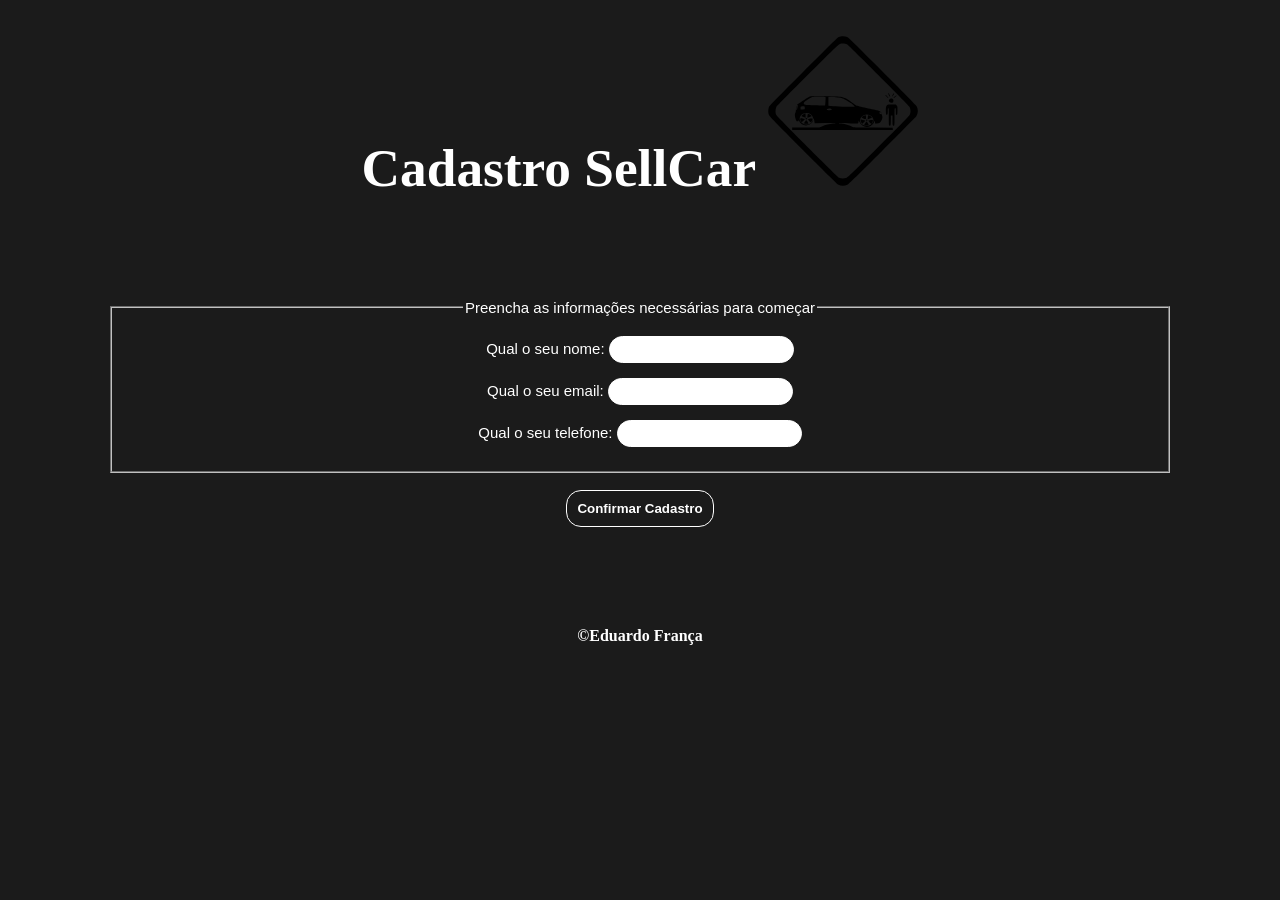
==== cadastro.html @ 4449366a "feat: Adição da tela de bem-vindo" ====
<!doctype html>
<html lang="pt-BR">
  <head>
    <meta charset="UTF-8" />
    <meta name="viewport" content="width=, initial-scale=1.0" />
    <title>SellCar</title>
    <link rel="stylesheet" href="css/style.css">
  </head>
  <body>
    <header>
      <h1 id="title">Cadastro SellCar
      <img id="logo" src="assets/svg/logo.svg" alt="logo" width="150"></h1>
    </header>
    <main>
      <fieldset>
        <legend>Preencha as informações necessárias para começar</legend>
        <section>
          <p>Qual o seu nome:
          <input type="text" id="campo"/></p>
          <p>Qual o seu email:
          <input type="email" id="campo"/></p>
          <p>Qual o seu telefone:
          <input type="number" id="campo"/></p>
        </section>
      </fieldset>
      <br>
      <section>
        <button id="confirmar"><a href="pageMain.html">Confirmar Cadastro</a></button>
      </section>
    </main>
    <footer>
      <h4>&copyEduardo França</h4>
    </footer>
  </body>
</html>
---- css/style.css ----
table {
    border: solid white 1px;
    margin: auto;
}
main {
    margin: 100px;
    font-size: 15px;
    font-family: Arial, Helvetica, sans-serif;
}
#title{
    font-size: 40pt;
}
#confirmar {
    padding: 10px;
    background-color: rgb(27, 27, 27);
}
a {
    color: white;
    text-decoration: none;
    display: inline-block;
}
#campo {
    padding: 5px;
}
#confirmar, #campo{
    border-radius: 15px;
    font-weight:700;
    border: solid white 1px;
}
body {
    text-align: center;
    background-color: rgb(27, 27, 27);
    color: white;
}
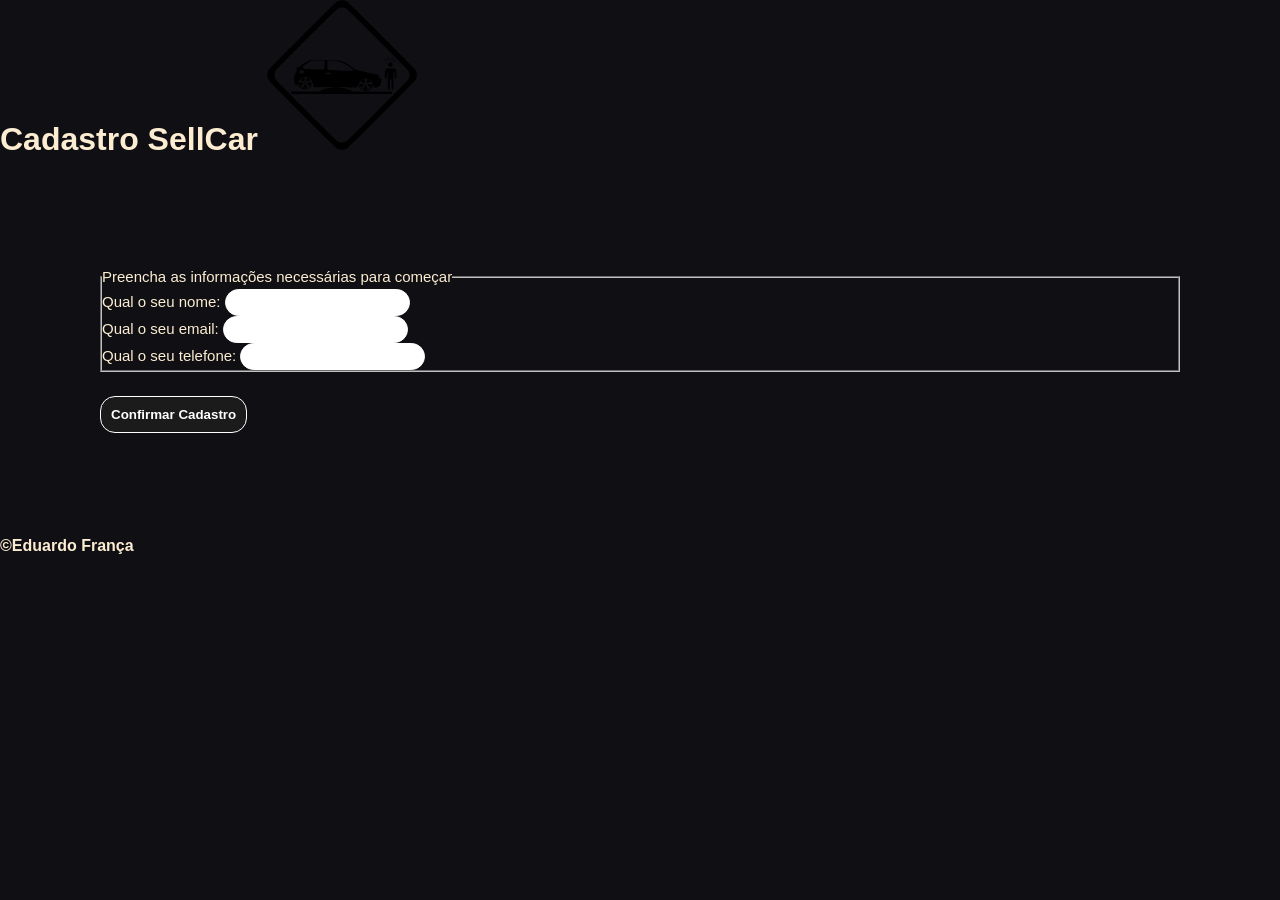
==== commit e4471f99: "refactor: remodelagem organizada da primeira pagina" ====
--- a/cadastro.html
+++ b/cadastro.html
@@ -2,7 +2,7 @@
 <html lang="pt-BR">
   <head>
     <meta charset="UTF-8" />
-    <meta name="viewport" content="width=, initial-scale=1.0" />
+    <meta name="viewport" content="width=device-width, initial-scale=1.0" />
     <title>SellCar</title>
     <link rel="stylesheet" href="css/style.css">
   </head>
@@ -29,7 +29,7 @@
       </section>
     </main>
     <footer>
-      <h4>&copyEduardo França</h4>
+      <h4>&copy;Eduardo França</h4>
     </footer>
   </body>
 </html>
--- a/css/style.css
+++ b/css/style.css
@@ -1,3 +1,43 @@
+* {
+    margin: 0;
+    padding: 0;
+    box-sizing: border-box;
+}
+:root {
+  --fundo: rgb(16, 16, 20);
+  --texto: rgb(252, 237, 210);
+  --texto-suave: rgb(165, 164, 164);
+  --destaque: rgb(212, 26, 26);
+}
+body {
+    background-color: var(--fundo);
+    color: var(--texto);
+    font-family: Arial, sans-serif;
+    line-height: 1.6;
+}
+.topo {
+  padding: 1.25rem 1.5rem;
+  border-bottom: 1px solid #2A2D36;
+}
+
+.conteudo {
+  max-width: 1200px;
+  margin: 0 auto;
+  padding: 3rem 1.5rem;
+}
+.btn {
+  display: inline-block;
+  padding: 1rem 1.75rem;
+  background-color: var(--destaque);
+  color: white;
+  text-decoration: none;
+  font-weight: 700;
+  border-radius: 8px;
+}
+
+.btn:hover {
+  background-color: #B92319;
+}
 table {
     border: solid white 1px;
     margin: auto;
@@ -6,9 +46,6 @@
     margin: 100px;
     font-size: 15px;
     font-family: Arial, Helvetica, sans-serif;
-}
-#title{
-    font-size: 40pt;
 }
 #confirmar {
     padding: 10px;
@@ -26,9 +63,4 @@
     border-radius: 15px;
     font-weight:700;
     border: solid white 1px;
-}
-body {
-    text-align: center;
-    background-color: rgb(27, 27, 27);
-    color: white;
 }
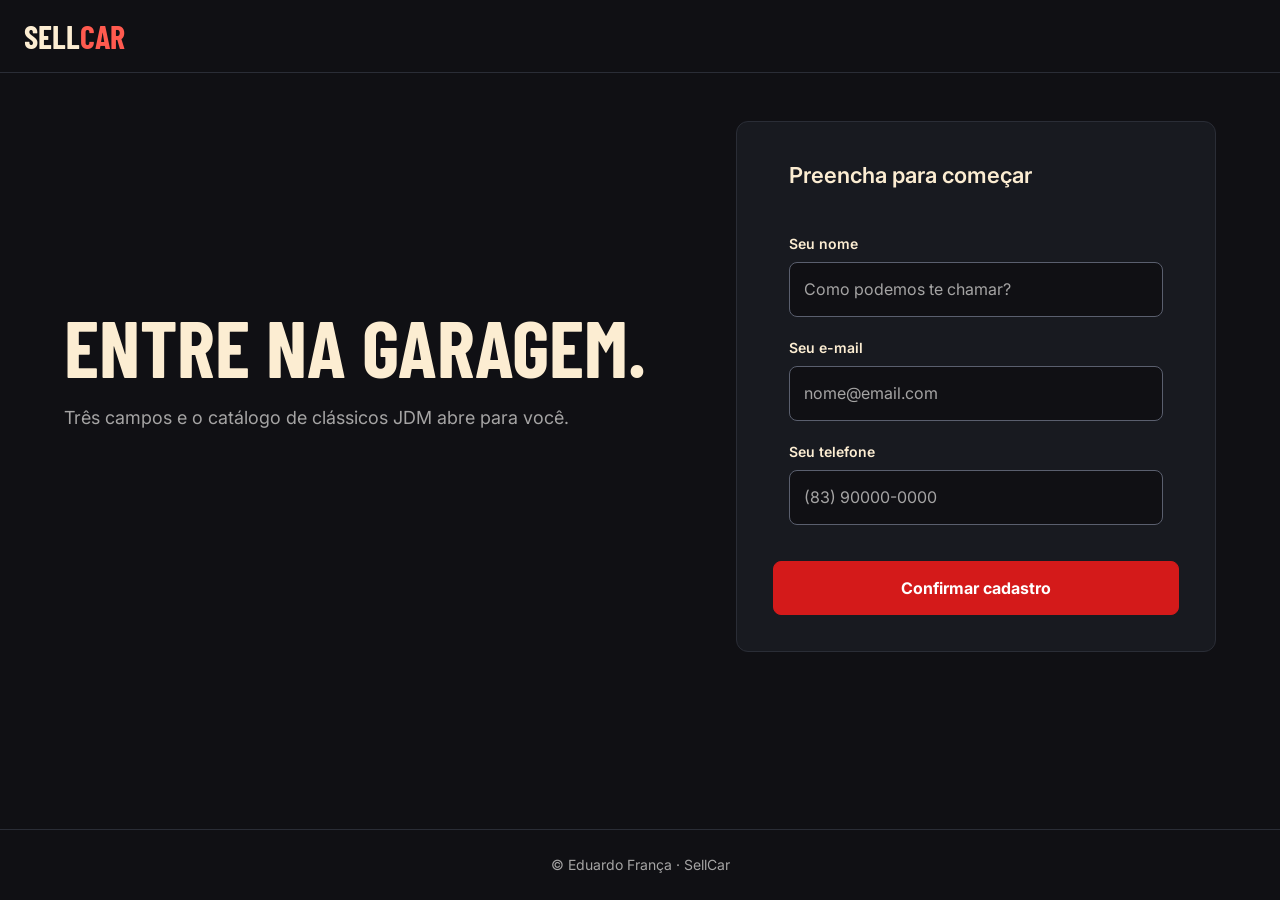
==== commit ff459d6b: "refact: refatorando toda a tela inicial e cadastro" ====
--- a/cadastro.html
+++ b/cadastro.html
@@ -1,35 +1,54 @@
-<!doctype html>
+<!DOCTYPE html>
 <html lang="pt-BR">
-  <head>
-    <meta charset="UTF-8" />
-    <meta name="viewport" content="width=device-width, initial-scale=1.0" />
-    <title>SellCar</title>
+<head>
+    <meta charset="UTF-8">
+    <meta name="viewport" content="width=device-width, initial-scale=1.0">
+    <title>Cadastro | SellCar</title>
+
+    <link rel="preconnect" href="https://fonts.googleapis.com">
+    <link rel="preconnect" href="https://fonts.gstatic.com" crossorigin>
+    <link href="https://fonts.googleapis.com/css2?family=Barlow+Condensed:wght@700&family=Inter:wght@400;600&display=swap" rel="stylesheet">
     <link rel="stylesheet" href="css/style.css">
-  </head>
-  <body>
-    <header>
-      <h1 id="title">Cadastro SellCar
-      <img id="logo" src="assets/svg/logo.svg" alt="logo" width="150"></h1>
+</head>
+<body>
+    <header class="topo">
+        <a href="index.html" class="logo">SELL<span>CAR</span></a>
     </header>
+
     <main>
-      <fieldset>
-        <legend>Preencha as informações necessárias para começar</legend>
-        <section>
-          <p>Qual o seu nome:
-          <input type="text" id="campo"/></p>
-          <p>Qual o seu email:
-          <input type="email" id="campo"/></p>
-          <p>Qual o seu telefone:
-          <input type="number" id="campo"/></p>
+        <section class="conteudo hero">
+            <div class="hero_texto">
+                <h1>Entre na garagem.</h1>
+                <p>Três campos e o catálogo de clássicos JDM abre para você.</p>
+            </div>
+
+            <form class="form-card" action="pageMain.html">
+                <fieldset>
+                    <legend>Preencha para começar</legend>
+
+                    <div class="campo">
+                        <label for="nome">Seu nome</label>
+                        <input type="text" id="nome" name="nome" placeholder="Como podemos te chamar?" autocomplete="name" required>
+                    </div>
+
+                    <div class="campo">
+                        <label for="email">Seu e-mail</label>
+                        <input type="email" id="email" name="email" placeholder="nome@email.com" autocomplete="email" required>
+                    </div>
+
+                    <div class="campo">
+                        <label for="telefone">Seu telefone</label>
+                        <input type="tel" id="telefone" name="telefone" placeholder="(83) 90000-0000" autocomplete="tel" required>
+                    </div>
+                </fieldset>
+
+                <button type="submit" class="btn btn--bloco">Confirmar cadastro</button>
+            </form>
         </section>
-      </fieldset>
-      <br>
-      <section>
-        <button id="confirmar"><a href="pageMain.html">Confirmar Cadastro</a></button>
-      </section>
     </main>
+
     <footer>
-      <h4>&copy;Eduardo França</h4>
+        <p>&copy; Eduardo França · SellCar</p>
     </footer>
-  </body>
-</html>
+</body>
+</html>
--- a/css/style.css
+++ b/css/style.css
@@ -1,66 +1,262 @@
+
+/* 1. RESET */
 * {
-    margin: 0;
-    padding: 0;
-    box-sizing: border-box;
-}
+  margin: 0;
+  padding: 0;
+  box-sizing: border-box;
+}
+
+/* 2. VARIÁVEIS: mudou aqui, muda no site inteiro */
 :root {
   --fundo: rgb(16, 16, 20);
+  --superficie: #181A20;
+  --borda: #2A2D36;
   --texto: rgb(252, 237, 210);
   --texto-suave: rgb(165, 164, 164);
   --destaque: rgb(212, 26, 26);
-}
+  --destaque-escuro: #B92319;
+  --destaque-claro: #FF5A4F;
+  --fonte-titulo: 'Barlow Condensed', Impact, sans-serif;
+  --fonte-texto: 'Inter', Arial, sans-serif;
+}
+
+/* 3. BASE */
 body {
-    background-color: var(--fundo);
-    color: var(--texto);
-    font-family: Arial, sans-serif;
-    line-height: 1.6;
-}
-.topo {
-  padding: 1.25rem 1.5rem;
-  border-bottom: 1px solid #2A2D36;
+  background-color: var(--fundo);
+  color: var(--texto);
+  font-family: var(--fonte-texto);
+  line-height: 1.6;
+  min-height: 100vh;
+  display: flex;
+  flex-direction: column;   /* empurra o rodapé para o fim da tela */
+}
+
+main { flex: 1; }
+
+a { color: var(--destaque-claro); }
+
+h1, h2, .logo {
+  font-family: var(--fonte-titulo);
+  text-transform: uppercase;
+}
+
+:focus-visible {
+  outline: 2px solid var(--destaque-claro);
+  outline-offset: 3px;
 }
 
 .conteudo {
+  width: 100%;
   max-width: 1200px;
   margin: 0 auto;
   padding: 3rem 1.5rem;
 }
+
+/* 4. TOPO */
+.topo {
+  display: flex;
+  flex-wrap: wrap;
+  justify-content: space-between;
+  align-items: center;
+  gap: 1rem;
+  padding: 1.25rem 1.5rem;
+  border-bottom: 1px solid var(--borda);
+}
+
+.logo {
+  font-size: 2rem;
+  font-weight: 700;
+  line-height: 1;
+  color: var(--texto);
+  text-decoration: none;
+}
+.logo span { color: var(--destaque-claro); }
+
+.menu {
+  display: flex;
+  align-items: center;
+  gap: 1.5rem;
+}
+.menu a {
+  color: var(--texto-suave);
+  text-decoration: none;
+}
+.menu a:hover { color: var(--texto); }
+.menu .btn {
+  padding: 0.75rem 1.25rem;
+  color: #fff;
+}
+
+/* 5. BOTÕES */
 .btn {
   display: inline-block;
   padding: 1rem 1.75rem;
   background-color: var(--destaque);
-  color: white;
-  text-decoration: none;
+  color: #fff;
+  font-family: inherit;
+  font-size: 1rem;
   font-weight: 700;
+  text-align: center;
+  text-decoration: none;
+  border: 1px solid var(--destaque);
   border-radius: 8px;
-}
-
-.btn:hover {
-  background-color: #B92319;
-}
+  cursor: pointer;
+  transition: background-color 0.2s;
+}
+.btn:hover { background-color: var(--destaque-escuro); }
+
+.btn--contorno {
+  background-color: transparent;
+  border-color: #5A5F6E;
+  color: var(--texto);
+}
+.btn--contorno:hover { background-color: var(--superficie); }
+
+.btn--bloco {
+  display: block;
+  width: 100%;
+}
+
+.hero {
+  display: flex;
+  flex-wrap: wrap;          
+  align-items: center;
+  gap: 3rem;
+}
+
+.hero_texto,
+.hero_video,
+.form-card {
+  flex: 1 1 420px;
+}
+
+.hero h1 {
+  font-size: clamp(2.75rem, 8vw, 5rem);
+  line-height: 0.95;
+  margin-bottom: 1.25rem;
+}
+
+.hero_texto p {
+  color: var(--texto-suave);
+  font-size: 1.125rem;
+  max-width: 32rem;
+  margin-bottom: 2rem;
+}
+
+.hero_texto .etiqueta {
+  color: var(--destaque-claro);
+  font-size: 0.9375rem;
+  font-weight: 600;
+  margin-bottom: 1rem;
+}
+
+.acoes {
+  display: flex;
+  flex-wrap: wrap;
+  gap: 1rem;
+}
+
+.hero_video {
+  height: 26rem;
+  border-radius: 14px;
+  overflow: hidden;
+  background-color: #1E2028;
+}
+.hero_video video {
+  width: 100%;
+  height: 100%;
+  object-fit: cover;    
+}
+
+.diferenciais {
+  display: flex;
+  flex-wrap: wrap;
+  gap: 1.5rem;
+  padding-top: 0;
+}
+
+.card {
+  flex: 1 1 16rem;
+  background-color: var(--superficie);
+  border: 1px solid var(--borda);
+  border-radius: 12px;
+  padding: 1.5rem;
+}
+.card h2 {
+  font-size: 1.75rem;
+  line-height: 1.1;
+  margin-bottom: 0.5rem;
+}
+.card p { color: var(--texto-suave); }
+
+.form-card {
+  max-width: 30rem;
+  background-color: var(--superficie);
+  border: 1px solid var(--borda);
+  border-radius: 12px;
+  padding: 2.25rem;
+}
+
+.form-card fieldset { border: 0; }
+
+.form-card legend {
+  font-size: 1.375rem;
+  font-weight: 600;
+  margin-bottom: 1.5rem;
+}
+
+.campo { margin-bottom: 1.25rem; }
+
+.campo label {
+  display: block;
+  margin-bottom: 0.375rem;
+  font-size: 0.875rem;
+  font-weight: 600;
+}
+
+.campo input {
+  width: 100%;
+  padding: 0.875rem;
+  background-color: var(--fundo);
+  color: var(--texto);
+  font: inherit;
+  border: 1px solid #5A5F6E;
+  border-radius: 8px;
+}
+.campo input::placeholder { color: var(--texto-suave); }
+
+footer {
+  padding: 1.5rem;
+  border-top: 1px solid var(--borda);
+  color: var(--texto-suave);
+  font-size: 0.875rem;
+  text-align: center;
+}
+
+header:not(.topo) {
+  padding: 1.5rem;
+  text-align: center;
+}
+main:not(:has(.conteudo)) {
+  padding: 1.5rem;
+  text-align: center;
+}
+#title { font-size: 2.5rem; }
+header nav a { margin: 0 0.75rem; }
 table {
-    border: solid white 1px;
-    margin: auto;
-}
-main {
-    margin: 100px;
-    font-size: 15px;
-    font-family: Arial, Helvetica, sans-serif;
-}
+  border: solid white 1px;
+  margin: 1rem auto;
+}
+th, td { padding: 0.5rem 0.75rem; }
+fieldset { border: 1px solid var(--borda); padding: 1rem; }
+video { max-width: 100%; }
 #confirmar {
-    padding: 10px;
-    background-color: rgb(27, 27, 27);
-}
-a {
-    color: white;
-    text-decoration: none;
-    display: inline-block;
-}
-#campo {
-    padding: 5px;
-}
-#confirmar, #campo{
-    border-radius: 15px;
-    font-weight:700;
-    border: solid white 1px;
+  padding: 10px;
+  background-color: var(--destaque);
+  border: 0;
+  border-radius: 15px;
+}
+#confirmar a {
+  color: #fff;
+  text-decoration: none;
 }
